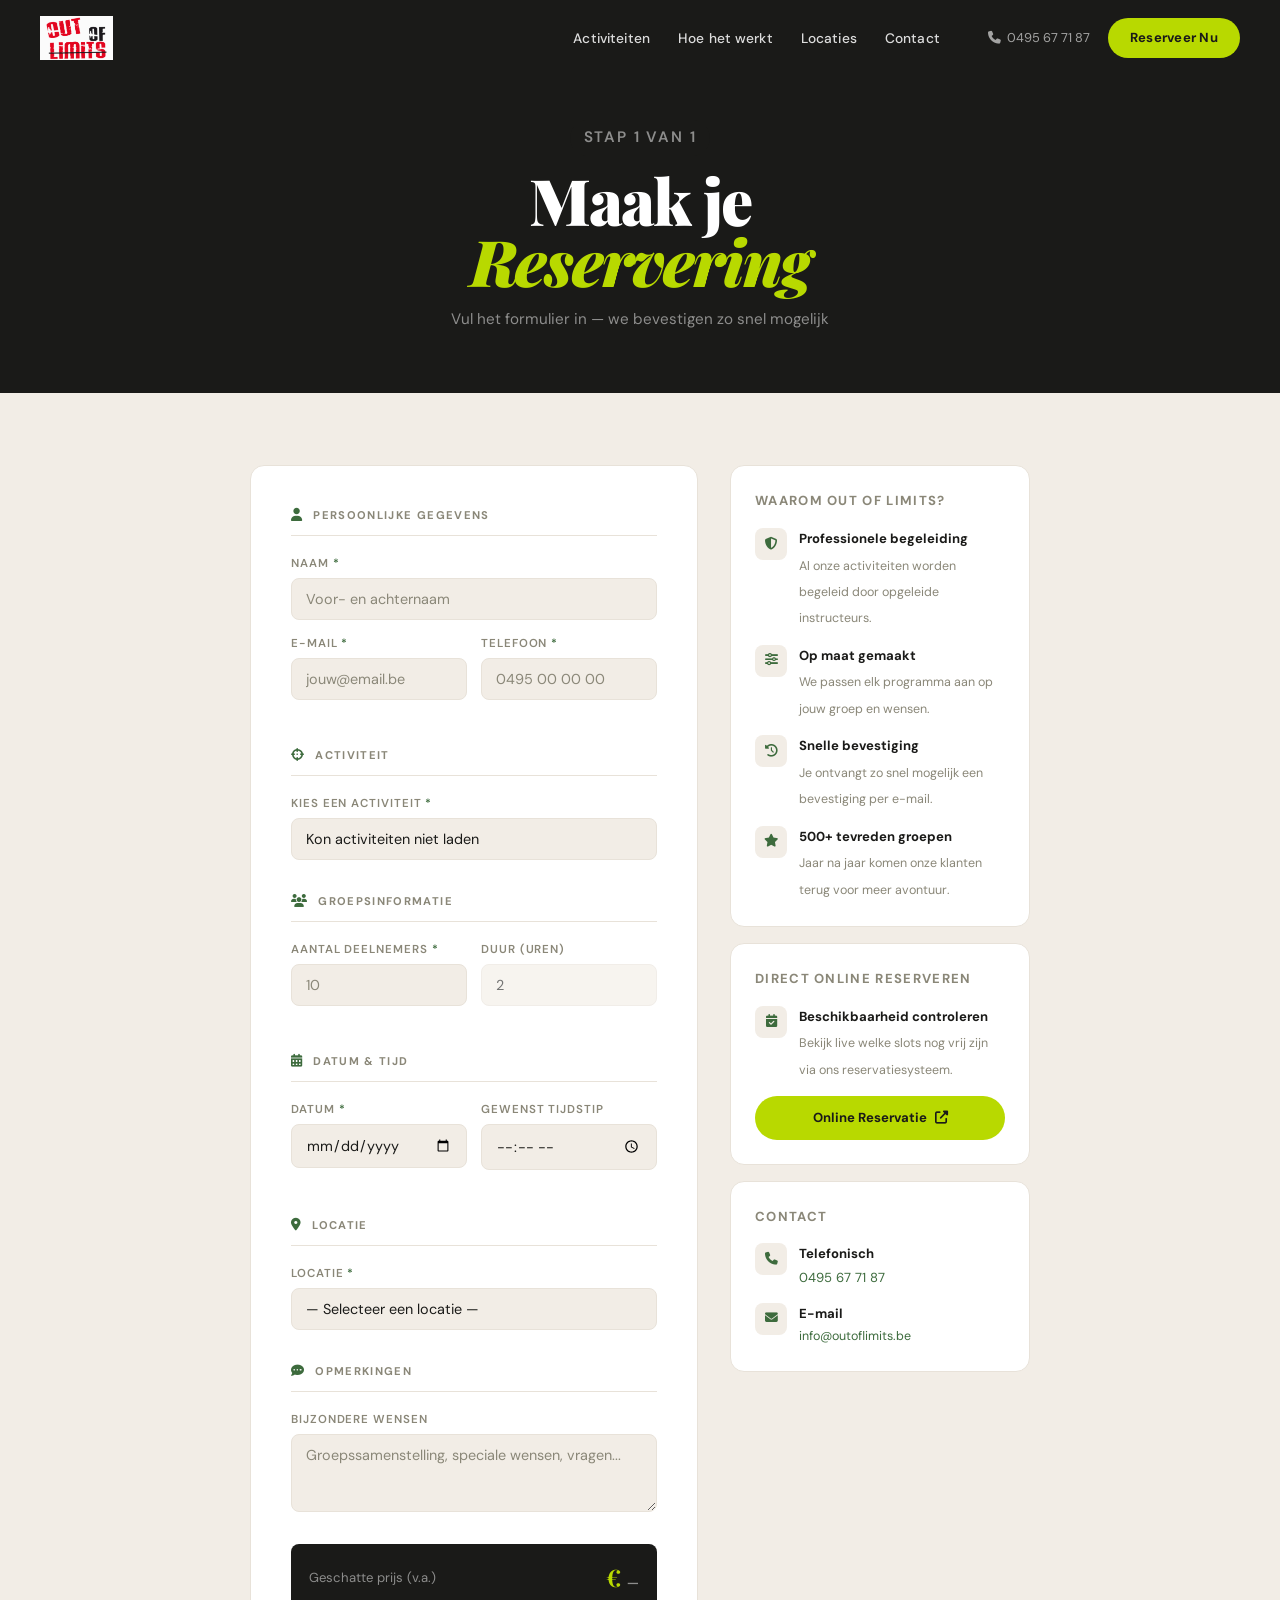
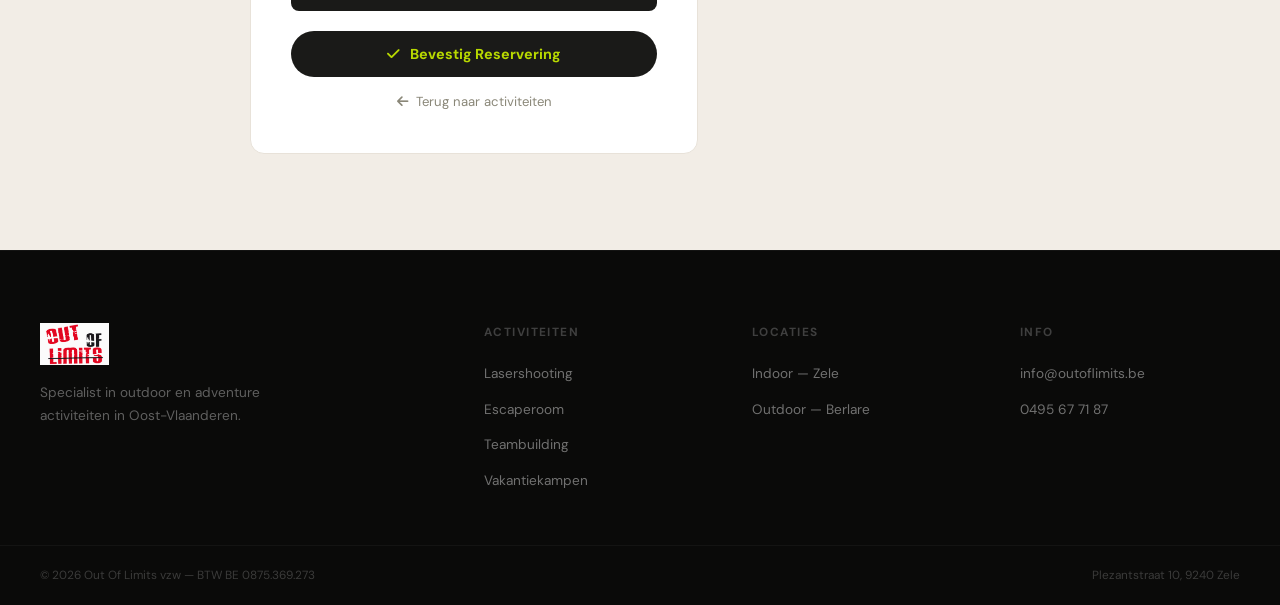
==== booking.html @ dc4fd6b7 "Initial commit: OutOfLimits website" ====
﻿<!DOCTYPE html>
<html lang="nl">
<head>
  <meta charset="UTF-8">
  <meta name="viewport" content="width=device-width, initial-scale=1.0">
  <title>Reserveer &mdash; Out Of Limits</title>
  <link rel="preconnect" href="https://fonts.googleapis.com">
  <link rel="preconnect" href="https://fonts.gstatic.com" crossorigin>
  <link href="https://fonts.googleapis.com/css2?family=Playfair+Display:ital,wght@0,700;0,900;1,700&family=DM+Sans:wght@300;400;500;600&display=swap" rel="stylesheet">
  <link href="https://cdnjs.cloudflare.com/ajax/libs/font-awesome/6.5.0/css/all.min.css" rel="stylesheet">
  <link rel="stylesheet" href="styles.css">
  <style>
    /* ---- Booking page banner ---- */
    .booking-banner {
      background: var(--dark);
      padding: 120px 40px 60px;
      text-align: center;
    }
    .booking-banner .section-tag { margin-bottom: 14px; }
    .booking-banner h1 {
      font-family: 'Playfair Display', serif;
      font-size: clamp(2.8rem, 5vw, 5.5rem);
      font-weight: 900;
      color: var(--white);
      letter-spacing: -.03em;
      line-height: .95;
      margin-bottom: 16px;
    }
    .booking-banner h1 em { font-style:italic; color:var(--lime); }
    .booking-banner p { color:rgba(255,255,255,.5); font-size:.95rem; }

    /* ---- Booking body ---- */
    .booking-body {
      background: var(--cream);
      padding: 72px 0 96px;
    }
    .booking-wrap {
      max-width: 860px;
      margin: 0 auto;
      padding: 0 40px;
      display: grid;
      grid-template-columns: 1fr 300px;
      gap: 32px;
      align-items: start;
    }

    /* ---- Form card ---- */
    .bk-form-card {
      background: var(--white);
      border: 1px solid var(--cream2);
      border-radius: var(--r);
      padding: 40px;
    }
    .bk-section { margin-bottom: 32px; }
    .bk-section-title {
      display: flex;
      align-items: center;
      gap: 10px;
      font-size: .7rem;
      font-weight: 700;
      text-transform: uppercase;
      letter-spacing: .12em;
      color: var(--muted);
      margin-bottom: 18px;
      padding-bottom: 10px;
      border-bottom: 1px solid var(--cream2);
    }
    .bk-section-title i { color: var(--accent); font-size: .8rem; }
    .bk-row { display: grid; grid-template-columns: 1fr 1fr; gap: 14px; }
    .bk-row.full { grid-template-columns: 1fr; }

    .fg { display: flex; flex-direction: column; gap: 5px; margin-bottom: 14px; }
    .fg label {
      font-size: .72rem;
      font-weight: 600;
      color: var(--muted);
      text-transform: uppercase;
      letter-spacing: .08em;
    }
    .fg .req { color: var(--accent); }
    .fg input, .fg select, .fg textarea {
      background: var(--cream);
      border: 1.5px solid var(--cream2);
      border-radius: var(--r-sm);
      padding: 11px 14px;
      font-family: inherit;
      font-size: .9rem;
      color: var(--dark);
      outline: none;
      width: 100%;
      transition: var(--t);
      -webkit-appearance: none;
    }
    .fg input::placeholder, .fg textarea::placeholder { color: var(--muted); }
    .fg input:focus, .fg select:focus, .fg textarea:focus {
      border-color: var(--accent);
      background: var(--white);
      box-shadow: 0 0 0 3px rgba(61,107,61,.1);
    }
    .fg input[readonly] { opacity:.6; cursor:not-allowed; }
    .fg textarea { resize: vertical; }
    .fg select { cursor: pointer; }

    /* activity info box */
    .act-info-box {
      display: none;
      background: var(--cream);
      border: 1.5px solid var(--cream2);
      border-left: 3px solid var(--accent);
      border-radius: var(--r-sm);
      padding: 12px 14px;
      font-size: .84rem;
      color: var(--muted);
      margin-bottom: 14px;
      line-height: 1.6;
    }
    .act-info-box.show { display: block; }
    .act-info-box i { color: var(--accent); margin-right: 6px; }

    /* price bar */
    .price-bar {
      background: var(--dark);
      border-radius: var(--r-sm);
      padding: 14px 18px;
      display: flex;
      justify-content: space-between;
      align-items: center;
      margin-bottom: 20px;
    }
    .price-bar span { font-size: .82rem; color: rgba(255,255,255,.5); }
    .price-bar strong { font-family: 'Playfair Display', serif; font-size: 1.5rem; color: var(--lime); }

    /* submit */
    .bk-submit {
      width: 100%;
      background: var(--dark);
      color: var(--lime);
      border: none;
      padding: 14px;
      border-radius: var(--r-pill);
      font-size: .9rem;
      font-weight: 700;
      cursor: pointer;
      display: flex;
      align-items: center;
      justify-content: center;
      gap: 10px;
      transition: var(--t);
    }
    .bk-submit:hover { background: var(--green); transform: translateY(-1px); box-shadow: var(--sh-h); }
    .bk-submit:disabled { opacity: .6; cursor: not-allowed; transform: none; }

    .bk-back {
      display: flex;
      align-items: center;
      gap: 8px;
      color: var(--muted);
      font-size: .82rem;
      margin-top: 14px;
      justify-content: center;
      transition: var(--t);
    }
    .bk-back:hover { color: var(--dark); }

    /* status */
    .bk-status {
      margin-top: 16px;
      padding: 14px 18px;
      border-radius: var(--r-sm);
      font-size: .88rem;
      text-align: center;
      display: none;
      line-height: 1.6;
    }
    .bk-status.ok  { display:block; background:rgba(61,107,61,.08); color:var(--accent); border:1.5px solid rgba(61,107,61,.18); }
    .bk-status.err { display:block; background:rgba(232,93,42,.08); color:#c04020; border:1.5px solid rgba(232,93,42,.2); }

    /* ---- Sidebar info ---- */
    .bk-sidebar { display: flex; flex-direction: column; gap: 16px; }
    .bk-info-card {
      background: var(--white);
      border: 1px solid var(--cream2);
      border-radius: var(--r);
      padding: 24px;
    }
    .bk-info-card h3 {
      font-family: 'DM Sans', sans-serif;
      font-size: .82rem;
      font-weight: 700;
      text-transform: uppercase;
      letter-spacing: .1em;
      color: var(--muted);
      margin-bottom: 16px;
    }
    .bk-info-item {
      display: flex;
      align-items: flex-start;
      gap: 12px;
      margin-bottom: 14px;
    }
    .bk-info-item:last-child { margin-bottom: 0; }
    .bk-info-icon {
      width: 32px; height: 32px;
      background: var(--cream);
      border-radius: 8px;
      display: flex; align-items: center; justify-content: center;
      color: var(--accent);
      font-size: .8rem;
      flex-shrink: 0;
    }
    .bk-info-item strong { display: block; font-size: .82rem; color: var(--dark); margin-bottom: 2px; }
    .bk-info-item span   { font-size: .78rem; color: var(--muted); line-height: 1.5; }
    .bk-cta-ext {
      display: flex;
      align-items: center;
      justify-content: center;
      gap: 8px;
      background: var(--lime);
      color: var(--dark);
      font-size: .82rem;
      font-weight: 700;
      padding: 11px 18px;
      border-radius: var(--r-pill);
      transition: var(--t);
      margin-top: 4px;
    }
    .bk-cta-ext:hover { background: var(--dark); color: var(--lime); }

    @media (max-width: 780px) {
      .booking-banner { padding: 110px 24px 50px; }
      .booking-wrap   { grid-template-columns: 1fr; padding: 0 24px; }
      .bk-sidebar     { order: -1; }
      .bk-form-card   { padding: 28px 22px; }
      .bk-row         { grid-template-columns: 1fr; }
    }
  </style>
</head>
<body>

  <!-- NAV (identical to index.html) -->
  <nav class="nav" id="mainNav">
    <div class="nav-inner">
      <a href="index.html" class="nav-logo-wrap">
        <img src="logo.png" class="nav-logo-img" alt="Out Of Limits" onerror="this.style.display='none'">
      </a>
      <ul class="nav-menu">
        <li><a href="index.html#activiteiten">Activiteiten</a></li>
        <li><a href="index.html#hoe-het-werkt">Hoe het werkt</a></li>
        <li><a href="index.html#locaties">Locaties</a></li>
        <li><a href="index.html#contact">Contact</a></li>
      </ul>
      <div class="nav-right">
        <a href="tel:+32495677187" class="nav-tel"><i class="fa-solid fa-phone"></i> 0495 67 71 87</a>
        <a href="booking.html" class="nav-cta">Reserveer Nu</a>
      </div>
      <button class="nav-hamburger" id="navHamburger" aria-label="Menu">
        <span></span><span></span><span></span>
      </button>
    </div>
  </nav>

  <!-- MOBILE NAV -->
  <div class="mobile-nav-overlay" id="mobileNav">
    <button class="mobile-nav-close" id="mobileNavClose"><i class="fas fa-times"></i></button>
    <ul class="mobile-nav-links">
      <li><a href="index.html#activiteiten">Activiteiten</a></li>
      <li><a href="index.html#hoe-het-werkt">Hoe het werkt</a></li>
      <li><a href="index.html#locaties">Locaties</a></li>
      <li><a href="index.html#contact">Contact</a></li>
      <li><a href="booking.html" class="mobile-nav-cta">Reserveer Nu</a></li>
    </ul>
  </div>

  <!-- PAGE BANNER -->
  <div class="booking-banner">
    <p class="section-tag">Stap 1 van 1</p>
    <h1>Maak je<br><em>Reservering</em></h1>
    <p>Vul het formulier in &mdash; we bevestigen zo snel mogelijk</p>
  </div>

  <!-- BOOKING BODY -->
  <div class="booking-body">
    <div class="booking-wrap">

      <!-- FORM -->
      <div class="bk-form-card">
        <form id="bookingForm">

          <!-- Persoonlijke gegevens -->
          <div class="bk-section">
            <p class="bk-section-title"><i class="fa-solid fa-user"></i> Persoonlijke gegevens</p>
            <div class="bk-row full">
              <div class="fg">
                <label>Naam <span class="req">*</span></label>
                <input type="text" id="customerName" name="customerName" placeholder="Voor- en achternaam" required>
              </div>
            </div>
            <div class="bk-row">
              <div class="fg">
                <label>E-mail <span class="req">*</span></label>
                <input type="email" id="customerEmail" name="customerEmail" placeholder="jouw@email.be" required>
              </div>
              <div class="fg">
                <label>Telefoon <span class="req">*</span></label>
                <input type="tel" id="customerPhone" name="customerPhone" placeholder="0495 00 00 00" required>
              </div>
            </div>
          </div>

          <!-- Activiteit -->
          <div class="bk-section">
            <p class="bk-section-title"><i class="fa-solid fa-crosshairs"></i> Activiteit</p>
            <div class="fg">
              <label>Kies een activiteit <span class="req">*</span></label>
              <select id="activityType" name="activityType" required>
                <option value="">&mdash; Selecteer een activiteit &mdash;</option>
              </select>
            </div>
            <div id="activityDescription" class="act-info-box">
              <i class="fa-solid fa-circle-info"></i>
              <span id="activityDescText"></span>
            </div>
          </div>

          <!-- Groep -->
          <div class="bk-section">
            <p class="bk-section-title"><i class="fa-solid fa-users"></i> Groepsinformatie</p>
            <div class="bk-row">
              <div class="fg">
                <label>Aantal deelnemers <span class="req">*</span></label>
                <input type="number" id="groupSize" name="groupSize" min="1" max="200" placeholder="10" required>
              </div>
              <div class="fg">
                <label>Duur (uren)</label>
                <input type="number" id="durationHours" name="durationHours" min="1" max="12" value="2" readonly>
              </div>
            </div>
          </div>

          <!-- Datum & Tijd -->
          <div class="bk-section">
            <p class="bk-section-title"><i class="fa-solid fa-calendar-days"></i> Datum &amp; Tijd</p>
            <div class="bk-row">
              <div class="fg">
                <label>Datum <span class="req">*</span></label>
                <input type="date" id="preferredDate" name="preferredDate" required>
              </div>
              <div class="fg">
                <label>Gewenst tijdstip</label>
                <input type="time" id="preferredTime" name="preferredTime">
              </div>
            </div>
          </div>

          <!-- Locatie -->
          <div class="bk-section">
            <p class="bk-section-title"><i class="fa-solid fa-location-dot"></i> Locatie</p>
            <div class="fg">
              <label>Locatie <span class="req">*</span></label>
              <select id="location" name="location" required>
                <option value="">&mdash; Selecteer een locatie &mdash;</option>
                <option value="Indoor - Zele">Indoor &mdash; Zele (Langevelde 1C)</option>
                <option value="Outdoor - Donkoeverpark">Outdoor &mdash; Donkoeverpark, Berlare</option>
                <option value="Op Locatie">Op Locatie (Mobiel)</option>
              </select>
            </div>
          </div>

          <!-- Opmerkingen -->
          <div class="bk-section">
            <p class="bk-section-title"><i class="fa-solid fa-comment-dots"></i> Opmerkingen</p>
            <div class="fg">
              <label>Bijzondere wensen</label>
              <textarea id="specialRequirements" name="specialRequirements" rows="3" placeholder="Groepssamenstelling, speciale wensen, vragen..."></textarea>
            </div>
          </div>

          <!-- Prijs -->
          <div class="price-bar">
            <span>Geschatte prijs (v.a.)</span>
            <strong>&euro; <span id="estimatedPrice">&mdash;</span></strong>
          </div>

          <!-- Submit -->
          <button type="submit" class="bk-submit" id="bkSubmitBtn">
            <i class="fa-solid fa-check"></i> Bevestig Reservering
          </button>
          <a href="index.html" class="bk-back">
            <i class="fa-solid fa-arrow-left"></i> Terug naar activiteiten
          </a>

          <div id="bookingStatus" class="bk-status"></div>

        </form>
      </div>

      <!-- SIDEBAR -->
      <aside class="bk-sidebar">

        <div class="bk-info-card">
          <h3>Waarom Out Of Limits?</h3>
          <div class="bk-info-item">
            <div class="bk-info-icon"><i class="fa-solid fa-shield-halved"></i></div>
            <div><strong>Professionele begeleiding</strong><span>Al onze activiteiten worden begeleid door opgeleide instructeurs.</span></div>
          </div>
          <div class="bk-info-item">
            <div class="bk-info-icon"><i class="fa-solid fa-sliders"></i></div>
            <div><strong>Op maat gemaakt</strong><span>We passen elk programma aan op jouw groep en wensen.</span></div>
          </div>
          <div class="bk-info-item">
            <div class="bk-info-icon"><i class="fa-solid fa-clock-rotate-left"></i></div>
            <div><strong>Snelle bevestiging</strong><span>Je ontvangt zo snel mogelijk een bevestiging per e-mail.</span></div>
          </div>
          <div class="bk-info-item">
            <div class="bk-info-icon"><i class="fa-solid fa-star"></i></div>
            <div><strong>500+ tevreden groepen</strong><span>Jaar na jaar komen onze klanten terug voor meer avontuur.</span></div>
          </div>
        </div>

        <div class="bk-info-card">
          <h3>Direct online reserveren</h3>
          <div class="bk-info-item">
            <div class="bk-info-icon"><i class="fa-solid fa-calendar-check"></i></div>
            <div><strong>Beschikbaarheid controleren</strong><span>Bekijk live welke slots nog vrij zijn via ons reservatiesysteem.</span></div>
          </div>
          <a href="https://reservaties.outoflimits.be/" target="_blank" rel="noopener" class="bk-cta-ext">
            Online Reservatie <i class="fa-solid fa-external-link-alt"></i>
          </a>
        </div>

        <div class="bk-info-card">
          <h3>Contact</h3>
          <div class="bk-info-item">
            <div class="bk-info-icon"><i class="fa-solid fa-phone"></i></div>
            <div><strong>Telefonisch</strong><a href="tel:+32495677187" style="font-size:.82rem;color:var(--accent);display:block;">0495 67 71 87</a></div>
          </div>
          <div class="bk-info-item">
            <div class="bk-info-icon"><i class="fa-solid fa-envelope"></i></div>
            <div><strong>E-mail</strong><a href="mailto:info@outoflimits.be" style="font-size:.78rem;color:var(--accent);display:block;">info@outoflimits.be</a></div>
          </div>
        </div>

      </aside>
    </div>
  </div>

  <!-- FOOTER -->
  <footer class="footer">
    <div class="footer-top">
      <div class="footer-brand">
        <img src="logo.png" alt="Out Of Limits" class="footer-logo" onerror="this.style.display='none'">
        <p>Specialist in outdoor en adventure activiteiten in Oost-Vlaanderen.</p>
      </div>
      <div class="footer-col">
        <h4>Activiteiten</h4>
        <ul>
          <li><a href="index.html#activiteiten">Lasershooting</a></li>
          <li><a href="index.html#activiteiten">Escaperoom</a></li>
          <li><a href="index.html#activiteiten">Teambuilding</a></li>
          <li><a href="index.html#activiteiten">Vakantiekampen</a></li>
        </ul>
      </div>
      <div class="footer-col">
        <h4>Locaties</h4>
        <ul>
          <li><a href="index.html#locaties">Indoor &mdash; Zele</a></li>
          <li><a href="index.html#locaties">Outdoor &mdash; Berlare</a></li>
        </ul>
      </div>
      <div class="footer-col">
        <h4>Info</h4>
        <ul>
          <li><a href="mailto:info@outoflimits.be">info@outoflimits.be</a></li>
          <li><a href="tel:+32495677187">0495 67 71 87</a></li>
        </ul>
      </div>
    </div>
    <div class="footer-bottom">
      <span>&copy; 2026 Out Of Limits vzw &mdash; BTW BE 0875.369.273</span>
      <span>Plezantstraat 10, 9240 Zele</span>
    </div>
  </footer>

  <script src="script.js"></script>
  <script>
    const API_BASE_URL = '/api';

    document.addEventListener('DOMContentLoaded', function () {
      loadActivitiesForBooking();
      document.getElementById('preferredDate').min = new Date().toISOString().split('T')[0];
      document.getElementById('groupSize').addEventListener('input', calculatePrice);
      document.getElementById('bookingForm').addEventListener('submit', handleBookingSubmit);
    });

    async function loadActivitiesForBooking() {
      const select = document.getElementById('activityType');
      try {
        const res = await fetch(`${API_BASE_URL}/packages`);
        if (!res.ok) throw new Error('load fail');
        const activities = await res.json();
        activities.forEach(act => {
          const opt = document.createElement('option');
          opt.value = act.name;
          opt.textContent = `${act.name}  —  €${act.base_price}`;
          opt.dataset.description = act.description || '';
          opt.dataset.duration = act.default_duration_hours || 2;
          opt.dataset.price = act.base_price;
          select.appendChild(opt);
        });
        select.addEventListener('change', function () {
          const sel = this.options[this.selectedIndex];
          const box = document.getElementById('activityDescription');
          if (this.value) {
            document.getElementById('activityDescText').textContent = sel.dataset.description;
            box.classList.add('show');
            document.getElementById('durationHours').value = sel.dataset.duration;
          } else {
            box.classList.remove('show');
          }
          calculatePrice();
        });
      } catch (err) {
        select.innerHTML = '<option value="">Kon activiteiten niet laden</option>';
      }
    }

    function calculatePrice() {
      const sel = document.getElementById('activityType');
      const n   = parseInt(document.getElementById('groupSize').value) || 0;
      const priceEl = document.getElementById('estimatedPrice');
      if (!sel.value || n === 0) { priceEl.textContent = '—'; return; }
      const base = parseFloat(sel.options[sel.selectedIndex].dataset.price) || 0;
      priceEl.textContent = base.toFixed(2);
    }

    async function handleBookingSubmit(e) {
      e.preventDefault();
      const statusDiv = document.getElementById('bookingStatus');
      const btn = document.getElementById('bkSubmitBtn');
      const orig = btn.innerHTML;
      btn.innerHTML = '<i class="fas fa-spinner fa-spin"></i> Verwerken...';
      btn.disabled = true;
      statusDiv.className = 'bk-status';
      statusDiv.textContent = '';

      const data = {
        customer_name:        document.getElementById('customerName').value,
        customer_email:       document.getElementById('customerEmail').value,
        customer_phone:       document.getElementById('customerPhone').value,
        activity_type:        document.getElementById('activityType').value,
        group_size:           parseInt(document.getElementById('groupSize').value),
        preferred_date:       document.getElementById('preferredDate').value,
        preferred_time:       document.getElementById('preferredTime').value,
        duration_hours:       parseInt(document.getElementById('durationHours').value),
        location:             document.getElementById('location').value,
        special_requirements: document.getElementById('specialRequirements').value
      };

      try {
        const res = await fetch(`${API_BASE_URL}/bookings`, {
          method: 'POST',
          headers: { 'Content-Type': 'application/json' },
          body: JSON.stringify(data)
        });
        if (!res.ok) throw new Error('fail');
        const result = await res.json();
        statusDiv.className = 'bk-status ok';
        statusDiv.innerHTML = `<strong>&#10003; Reservering ontvangen!</strong><br>We nemen contact op via ${data.customer_email}.<br><small>Nr: ${result.id}</small>`;
        document.getElementById('bookingForm').reset();
        document.getElementById('estimatedPrice').textContent = '—';
        document.getElementById('activityDescription').classList.remove('show');
        window.scrollTo({ top: 0, behavior: 'smooth' });
        setTimeout(() => { window.location.href = 'index.html'; }, 6000);
      } catch {
        statusDiv.className = 'bk-status err';
        statusDiv.textContent = '✗ Er is een fout opgetreden. Bel ons op 0495 67 71 87 of probeer opnieuw.';
      } finally {
        btn.innerHTML = orig;
        btn.disabled = false;
      }
    }
  </script>
</body>
</html>
---- styles.css ----
/* =============================================================
   OUT OF LIMITS — plan-co inspired design
   Cream/off-white, big editorial typography, clean cards
   ============================================================= */

/* ---- TOKENS ---- */
:root {
  --cream:   #f2ede6;
  --cream2:  #e8e2d9;
  --dark:    #1a1a18;
  --body:    #3d3d38;
  --muted:   #8a8778;
  --white:   #ffffff;
  --black:   #0a0a09;
  --green:   #2a4a2a;
  --accent:  #3d6b3d;
  --lime:    #b8d900;

  --r:     14px;
  --r-sm:  8px;
  --r-pill: 999px;
  --sh:    0 2px 16px rgba(26,26,24,.07);
  --sh-h:  0 8px 40px rgba(26,26,24,.13);
  --ease:  cubic-bezier(.4,0,.2,1);
  --t:     .28s var(--ease);
}

/* ---- RESET ---- */
*,*::before,*::after { box-sizing:border-box; margin:0; padding:0; }
html { scroll-behavior:smooth; font-size:16px; }
body {
  font-family: 'DM Sans', system-ui, sans-serif;
  background: var(--cream);
  color: var(--body);
  line-height: 1.65;
  overflow-x: hidden;
  -webkit-font-smoothing: antialiased;
}
a { color:inherit; text-decoration:none; }
ul { list-style:none; }
button { font-family:inherit; cursor:pointer; }

/* ---- IMG (targeted, not global) ---- */
.hero-img,
.act-img,
.loc-img { display:block; width:100%; height:100%; object-fit:cover; }

/* ---- CONTAINER ---- */
.container {
  max-width: 1280px;
  margin: 0 auto;
  padding: 0 40px;
}

/* ---- TYPOGRAPHY ---- */
h2 {
  font-family: 'Playfair Display', Georgia, serif;
  font-size: clamp(2.4rem, 4.5vw, 4.2rem);
  font-weight: 700;
  color: var(--dark);
  line-height: 1.05;
  margin-bottom: 52px;
  letter-spacing: -.02em;
}
h2 em { font-style: italic; color: var(--accent); }
h2.centered { text-align:center; }
h3 {
  font-family: 'Playfair Display', Georgia, serif;
  font-size: 1.3rem;
  font-weight: 700;
  color: var(--dark);
  margin-bottom: 8px;
}
p { color: var(--body); line-height: 1.7; }

.section-tag {
  display: inline-block;
  background: var(--dark);
  color: var(--lime);
  font-size: .72rem;
  font-weight: 600;
  letter-spacing: .12em;
  text-transform: uppercase;
  padding: 5px 14px;
  border-radius: var(--r-pill);
  margin-bottom: 20px;
}
.section-tag.centered { display:block; text-align:center; }

/* ---- BUTTONS ---- */
.btn-primary {
  display: inline-flex;
  align-items: center;
  gap: 10px;
  background: var(--dark);
  color: var(--lime);
  padding: 14px 32px;
  border-radius: var(--r-pill);
  font-size: .9rem;
  font-weight: 600;
  letter-spacing: .01em;
  transition: var(--t);
  white-space: nowrap;
}
.btn-primary:hover { background: var(--green); transform:translateY(-2px); box-shadow: var(--sh-h); }

.btn-ghost {
  display: inline-flex;
  align-items: center;
  gap: 10px;
  border: 2px solid rgba(255,255,255,.45);
  color: var(--white);
  padding: 13px 30px;
  border-radius: var(--r-pill);
  font-size: .9rem;
  font-weight: 500;
  transition: var(--t);
  white-space: nowrap;
}
.btn-ghost:hover { border-color:var(--white); background:rgba(255,255,255,.1); }

.btn-outline {
  display: inline-flex;
  align-items: center;
  gap: 10px;
  border: 2px solid var(--dark);
  color: var(--dark);
  padding: 12px 28px;
  border-radius: var(--r-pill);
  font-size: .88rem;
  font-weight: 600;
  transition: var(--t);
}
.btn-outline:hover { background:var(--dark); color:var(--lime); }

/* =========================================================
   NAV
   ========================================================= */
.nav {
  position: fixed;
  top: 0; left: 0; right: 0;
  z-index: 500;
  padding: 16px 0;
  transition: var(--t);
}
.nav.scrolled {
  background: rgba(242,237,230,.94);
  backdrop-filter: blur(20px);
  -webkit-backdrop-filter: blur(20px);
  padding: 10px 0;
  box-shadow: 0 1px 0 rgba(26,26,24,.08), var(--sh);
}
.nav-inner {
  max-width: 1280px;
  margin: 0 auto;
  padding: 0 40px;
  display: flex;
  align-items: center;
  gap: 28px;
}
.nav-logo-wrap { flex-shrink:0; display:flex; align-items:center; }
.nav-logo-img { height: 44px; width: auto; display: block; object-fit: contain; }

.nav-menu {
  display: flex;
  gap: 28px;
  margin-left: auto;
}
.nav-menu a {
  font-size: .86rem;
  font-weight: 500;
  color: rgba(255,255,255,.85);
  transition: var(--t);
  letter-spacing: .01em;
}
.nav.scrolled .nav-menu a { color: var(--body); }
.nav-menu a:hover { color:var(--white); }
.nav.scrolled .nav-menu a:hover { color:var(--dark); }

.nav-right {
  display: flex;
  align-items: center;
  gap: 18px;
  margin-left: 20px;
}
.nav-tel {
  font-size: .8rem;
  color: rgba(255,255,255,.6);
  display: flex;
  align-items: center;
  gap: 6px;
  transition: var(--t);
}
.nav-tel:hover { color:var(--white); }
.nav.scrolled .nav-tel { color:var(--muted); }
.nav.scrolled .nav-tel:hover { color:var(--dark); }

.nav-cta {
  background: var(--lime);
  color: var(--dark);
  padding: 9px 22px;
  border-radius: var(--r-pill);
  font-size: .82rem;
  font-weight: 700;
  letter-spacing: .02em;
  transition: var(--t);
  white-space: nowrap;
}
.nav-cta:hover { background: var(--white); transform:translateY(-1px); box-shadow:var(--sh); }

.nav-hamburger {
  display: none;
  flex-direction: column;
  gap: 5px;
  background: none;
  border: none;
  padding: 6px;
  margin-left: auto;
}
.nav-hamburger span {
  display: block;
  width: 24px; height: 2px;
  background: var(--white);
  border-radius: 2px;
  transition: var(--t);
}
.nav.scrolled .nav-hamburger span { background: var(--dark); }

/* =========================================================
   MOBILE NAV
   ========================================================= */
.mobile-nav-overlay {
  position: fixed;
  inset: 0;
  background: var(--dark);
  z-index: 9999;
  display: none;
  flex-direction: column;
  align-items: center;
  justify-content: center;
}
.mobile-nav-overlay.open { display:flex; }
.mobile-nav-close {
  position: absolute;
  top: 24px; right: 28px;
  background: none;
  border: none;
  color: var(--white);
  font-size: 1.5rem;
  cursor: pointer;
}
.mobile-nav-links {
  display: flex;
  flex-direction: column;
  align-items: center;
  gap: 6px;
}
.mobile-nav-links a {
  font-family: 'Playfair Display', serif;
  font-size: clamp(2rem, 7vw, 3rem);
  font-weight: 700;
  color: rgba(255,255,255,.8);
  padding: 8px 28px;
  transition: var(--t);
  letter-spacing: -.01em;
}
.mobile-nav-links a:hover { color:var(--lime); }
.mobile-nav-cta {
  margin-top: 20px;
  background: var(--lime) !important;
  color: var(--dark) !important;
  border-radius: var(--r-pill);
  font-family: 'DM Sans', sans-serif !important;
  font-size: .95rem !important;
  font-weight: 700 !important;
  padding: 13px 40px !important;
}

/* =========================================================
   HERO
   ========================================================= */
.hero {
  position: relative;
  min-height: 100vh;
  display: flex;
  flex-direction: column;
  justify-content: center;
  overflow: hidden;
}
.hero-media {
  position: absolute;
  inset: 0;
}
.hero-img { animation: heroZoom 14s ease-out forwards; }
@keyframes heroZoom { from { transform:scale(1.08); } to { transform:scale(1.0); } }
.hero-veil {
  position: absolute;
  inset: 0;
  background: linear-gradient(160deg,
    rgba(10,20,10,.85) 0%,
    rgba(10,20,10,.55) 50%,
    rgba(10,20,10,.2) 100%
  );
}
.hero-body {
  position: relative;
  z-index: 2;
  max-width: 1280px;
  margin: 0 auto;
  padding: 120px 40px 60px;
}
.hero-eyebrow {
  display: inline-flex;
  align-items: center;
  gap: 8px;
  background: rgba(255,255,255,.12);
  border: 1px solid rgba(255,255,255,.2);
  backdrop-filter: blur(10px);
  color: rgba(255,255,255,.9);
  font-size: .8rem;
  font-weight: 500;
  padding: 6px 18px;
  border-radius: var(--r-pill);
  margin-bottom: 28px;
  width: fit-content;
}
.hero-title {
  font-family: 'Playfair Display', Georgia, serif;
  font-size: clamp(4rem, 9vw, 9.5rem);
  font-weight: 900;
  color: var(--white);
  line-height: .9;
  letter-spacing: -.03em;
  margin-bottom: 28px;
}
.hero-title em { font-style: italic; color: var(--lime); }
.hero-sub {
  color: rgba(255,255,255,.7);
  font-size: 1.05rem;
  max-width: 520px;
  margin-bottom: 44px;
  line-height: 1.8;
}
.hero-actions { display:flex; gap:14px; flex-wrap:wrap; }

.hero-strip {
  position: relative;
  z-index: 2;
  display: flex;
  background: rgba(10,10,8,.7);
  backdrop-filter: blur(18px);
  border-top: 1px solid rgba(255,255,255,.06);
  margin-top: auto;
}
.hero-strip-item {
  flex: 1;
  padding: 22px 32px;
  text-align: center;
  border-right: 1px solid rgba(255,255,255,.06);
}
.hero-strip-item:last-child { border-right:none; }
.hero-strip-item strong {
  display: block;
  font-family: 'Playfair Display', serif;
  font-size: 2rem;
  font-weight: 700;
  color: var(--lime);
  line-height: 1.1;
}
.hero-strip-item span {
  font-size: .72rem;
  color: rgba(255,255,255,.45);
  text-transform: uppercase;
  letter-spacing: .08em;
}

/* =========================================================
   INTRO
   ========================================================= */
.intro {
  background: var(--white);
  padding: 96px 0;
}
.intro-tag { /* same as .section-tag */ }
.intro-title {
  font-family: 'Playfair Display', serif;
  font-size: clamp(2.2rem, 4vw, 3.8rem);
  font-weight: 700;
  color: var(--dark);
  line-height: 1.08;
  letter-spacing: -.02em;
  margin-bottom: 52px;
}
.intro-title em { font-style:italic; color:var(--accent); }
.intro-grid {
  display: grid;
  grid-template-columns: repeat(4, 1fr);
  gap: 0;
  border: 1px solid var(--cream2);
  border-radius: var(--r);
  overflow: hidden;
}
.intro-card {
  padding: 44px 36px;
  border-right: 1px solid var(--cream2);
  transition: var(--t);
}
.intro-card:last-child { border-right:none; }
.intro-card:hover { background: var(--cream); }
.intro-icon {
  width: 50px; height: 50px;
  background: var(--dark);
  border-radius: 12px;
  display: flex; align-items:center; justify-content:center;
  color: var(--lime);
  font-size: 1.2rem;
  margin-bottom: 22px;
}
.intro-card h3 {
  font-family: 'DM Sans', sans-serif;
  font-size: 1.05rem;
  font-weight: 700;
  color: var(--dark);
  margin-bottom: 10px;
}
.intro-card p { font-size: .88rem; color: var(--muted); line-height: 1.65; }

/* =========================================================
   ACTIVITEITEN
   ========================================================= */
.activiteiten {
  background: var(--cream);
  padding: 96px 0;
}
.section-head {
  display: flex;
  justify-content: space-between;
  align-items: flex-end;
  margin-bottom: 52px;
  gap: 24px;
  flex-wrap: wrap;
}
.section-head h2 { margin-bottom:0; }
.act-filters {
  display: flex;
  gap: 6px;
  flex-wrap: wrap;
}
.filter {
  padding: 7px 18px;
  border-radius: var(--r-pill);
  border: 1.5px solid var(--cream2);
  background: var(--white);
  color: var(--muted);
  font-size: .8rem;
  font-weight: 600;
  transition: var(--t);
  cursor: pointer;
}
.filter:hover { border-color:var(--dark); color:var(--dark); }
.filter.active { background:var(--dark); border-color:var(--dark); color:var(--lime); }

.act-grid {
  display: grid;
  grid-template-columns: repeat(3, 1fr);
  gap: 20px;
}
.act-card {
  background: var(--white);
  border-radius: var(--r);
  overflow: hidden;
  border: 1px solid var(--cream2);
  transition: var(--t);
}
.act-card:hover { transform:translateY(-5px); box-shadow:var(--sh-h); }
.act-card.hidden { display:none; }

.act-img-wrap {
  position: relative;
  height: 220px;
  overflow: hidden;
  background: var(--cream2);
}
.act-img { transition: transform .65s ease; }
.act-card:hover .act-img { transform:scale(1.05); }

.act-tag {
  position: absolute;
  top: 12px; right: 12px;
  padding: 4px 12px;
  border-radius: var(--r-pill);
  font-size: .68rem;
  font-weight: 700;
  letter-spacing: .06em;
  text-transform: uppercase;
}
.act-tag.indoor   { background:rgba(10,10,8,.82); color:var(--lime); }
.act-tag.outdoor  { background:var(--lime); color:var(--dark); }
.act-tag.kamp     { background:#e85d2a; color:var(--white); }
.act-tag.verjaardag { background:#f0c000; color:var(--dark); }
.act-tag.verhuur  { background:rgba(50,50,50,.85); color:var(--white); }

.act-info { padding: 22px 24px 24px; }
.act-category {
  font-size: .7rem;
  font-weight: 700;
  text-transform: uppercase;
  letter-spacing: .1em;
  color: var(--accent);
  display: flex;
  align-items: center;
  gap: 5px;
  margin-bottom: 6px;
}
.act-info h3 {
  font-family: 'DM Sans', sans-serif;
  font-size: 1.05rem;
  font-weight: 700;
  color: var(--dark);
  margin-bottom: 8px;
  line-height: 1.3;
}
.act-desc { font-size: .84rem; color: var(--muted); line-height: 1.6; margin-bottom: 14px; }
.act-meta {
  display: flex;
  gap: 10px;
  flex-wrap: wrap;
  padding: 12px 0 14px;
  border-top: 1px solid var(--cream2);
  border-bottom: 1px solid var(--cream2);
  margin-bottom: 14px;
}
.act-meta span {
  font-size: .74rem;
  color: var(--muted);
  display: flex;
  align-items: center;
  gap: 5px;
}
.act-meta i { color: var(--accent); font-size: .7rem; }
.act-btn {
  display: inline-flex;
  align-items: center;
  gap: 8px;
  background: var(--dark);
  color: var(--lime);
  padding: 9px 20px;
  border-radius: var(--r-pill);
  font-size: .78rem;
  font-weight: 700;
  letter-spacing: .02em;
  transition: var(--t);
}
.act-btn:hover { background:var(--green); transform:translateX(2px); }

/* =========================================================
   HOE HET WERKT
   ========================================================= */
.hoe-het-werkt {
  background: var(--dark);
  padding: 96px 0;
}
.hoe-het-werkt .section-tag { background:rgba(184,217,0,.15); color:var(--lime); border:1px solid rgba(184,217,0,.2); }
.hoe-het-werkt h2 { color:var(--white); text-align:center; }
.hoe-het-werkt h2 em { color:var(--lime); }
.steps {
  display: flex;
  align-items: stretch;
  gap: 0;
  margin-bottom: 56px;
}
.step {
  flex: 1;
  padding: 48px 40px;
  border: 1px solid rgba(255,255,255,.06);
  border-radius: var(--r);
  transition: var(--t);
}
.step:hover { background:rgba(184,217,0,.04); border-color:rgba(184,217,0,.15); }
.step-arrow {
  display: flex; align-items:center;
  padding: 0 18px;
  color: rgba(184,217,0,.35);
  font-size: 1.3rem;
  flex-shrink: 0;
}
.step-num {
  font-family: 'Playfair Display', serif;
  font-size: 4rem;
  font-weight: 700;
  color: rgba(255,255,255,.06);
  line-height: 1;
  margin-bottom: 20px;
}
.step h3 {
  font-family: 'DM Sans', sans-serif;
  font-size: 1.1rem;
  font-weight: 700;
  color: var(--white);
  margin-bottom: 10px;
}
.step p { font-size:.88rem; color:rgba(255,255,255,.5); line-height:1.7; }
.steps-cta { text-align:center; }

/* =========================================================
   LOCATIES
   ========================================================= */
.locaties {
  background: var(--white);
  padding: 96px 0;
}
.loc-grid {
  display: grid;
  grid-template-columns: repeat(3, 1fr);
  gap: 24px;
}
.loc-card {
  border-radius: var(--r);
  overflow: hidden;
  border: 1px solid var(--cream2);
  background: var(--white);
  transition: var(--t);
}
.loc-card:hover { transform:translateY(-4px); box-shadow:var(--sh-h); }
.loc-img-wrap { position:relative; height:240px; overflow:hidden; background:var(--cream2); }
.loc-img { transition:transform .6s ease; }
.loc-card:hover .loc-img { transform:scale(1.04); }
.loc-badge {
  position:absolute; top:14px; left:14px;
  padding:5px 14px; border-radius:var(--r-pill);
  font-size:.68rem; font-weight:700;
  letter-spacing:.07em; text-transform:uppercase;
}
.loc-badge.outdoor { background:var(--lime); color:var(--dark); }
.loc-badge.indoor  { background:var(--dark); color:var(--lime); }
.loc-badge.mobiel  { background:#e85d2a; color:var(--white); }
.loc-body { padding:28px; }
.loc-body h3 { font-size:1.15rem; margin-bottom:6px; }
.loc-address {
  font-size: .78rem;
  color: var(--muted);
  display: flex; align-items:center; gap:6px;
  margin-bottom: 12px;
}
.loc-address i { color:var(--accent); }
.loc-body > p { font-size:.85rem; color:var(--muted); line-height:1.65; margin-bottom:18px; }
.loc-list { display:flex; flex-direction:column; gap:7px; }
.loc-list li { font-size:.82rem; color:var(--body); display:flex; align-items:center; gap:9px; }
.loc-list i { color:var(--accent); font-size:.68rem; flex-shrink:0; }

/* =========================================================
   REVIEWS
   ========================================================= */
.reviews { background:var(--cream); padding:96px 0; }
.reviews h2 { text-align:center; }
.reviews-grid {
  display: grid;
  grid-template-columns: repeat(3,1fr);
  gap: 20px;
}
.review-card {
  background: var(--white);
  border: 1px solid var(--cream2);
  border-radius: var(--r);
  padding: 36px;
  transition: var(--t);
}
.review-card:hover { box-shadow:var(--sh-h); }
.review-featured {
  background: var(--dark);
  border-color: var(--dark);
}
.review-featured .review-stars { color:var(--lime) !important; }
.review-featured p { color:rgba(255,255,255,.82) !important; }
.review-featured strong { color:var(--white) !important; }
.review-featured small  { color:rgba(255,255,255,.45) !important; }
.review-featured .review-avatar { background:rgba(255,255,255,.12) !important; color:var(--white) !important; }
.review-stars { font-size:1.1rem; color:var(--accent); letter-spacing:2px; margin-bottom:16px; }
.review-card > p { font-size:.9rem; color:var(--body); line-height:1.75; margin-bottom:24px; font-style:italic; }
.review-author { display:flex; align-items:center; gap:12px; }
.review-avatar {
  width:40px; height:40px; border-radius:50%;
  background:var(--cream2); color:var(--muted);
  display:flex; align-items:center; justify-content:center;
  font-size:.78rem; font-weight:700; flex-shrink:0;
}
.review-author strong { display:block; font-size:.88rem; color:var(--dark); }
.review-author small { font-size:.75rem; color:var(--muted); }

/* =========================================================
   FAQ
   ========================================================= */
.faq { background:var(--white); padding:96px 0; }
.faq-container {
  display: grid;
  grid-template-columns: 1fr 1.8fr;
  gap: 80px;
  align-items: start;
}
.faq-left h2 { margin-bottom:16px; }
.faq-left > p { font-size:.9rem; color:var(--muted); margin-bottom:28px; }
.faq-items { display:flex; flex-direction:column; gap:4px; }
.faq-item { border:1px solid var(--cream2); border-radius:var(--r-sm); overflow:hidden; }
.faq-btn {
  width:100%; background:var(--white); border:none;
  padding:18px 22px;
  display:flex; justify-content:space-between; align-items:center; gap:16px;
  text-align:left; font-size:.92rem; font-weight:600; color:var(--dark);
  cursor:pointer; transition:var(--t);
}
.faq-btn:hover { background:var(--cream); color:var(--accent); }
.faq-btn.open  { background:var(--dark); color:var(--lime); }
.faq-btn i { flex-shrink:0; transition:transform .3s ease; }
.faq-btn.open i { transform:rotate(45deg); color:var(--lime); }
.faq-ans {
  max-height: 0; overflow:hidden; background:var(--white);
  transition: max-height .38s ease;
}
.faq-ans.open { max-height:200px; }
.faq-ans p { padding:14px 22px 18px; font-size:.87rem; color:var(--muted); line-height:1.7; }

/* =========================================================
   CONTACT
   ========================================================= */
.contact { background:var(--dark); padding:96px 0; }
.contact .section-tag { background:rgba(184,217,0,.12); color:var(--lime); border:1px solid rgba(184,217,0,.18); }
.contact h2 { color:var(--white); }
.contact h2 em { color:var(--lime); }
.contact-grid { display:grid; grid-template-columns:1fr 1.6fr; gap:60px; align-items:start; }
.contact-left { display:flex; flex-direction:column; gap:20px; }
.contact-item { display:flex; align-items:flex-start; gap:14px; }
.cicon {
  width:42px; height:42px;
  background:rgba(184,217,0,.1);
  border:1px solid rgba(184,217,0,.14);
  border-radius:12px;
  display:flex; align-items:center; justify-content:center;
  color:var(--lime); font-size:1rem; flex-shrink:0;
}
.contact-item strong { display:block; font-size:.72rem; text-transform:uppercase; letter-spacing:.08em; color:rgba(255,255,255,.4); margin-bottom:3px; }
.contact-item a, .contact-item span { font-size:.9rem; color:rgba(255,255,255,.65); transition:var(--t); }
.contact-item a:hover { color:var(--lime); }
.contact-reservatie {
  background:rgba(184,217,0,.06);
  border:1px solid rgba(184,217,0,.12);
  border-radius:var(--r); padding:28px; margin-top:8px;
}
.contact-reservatie h3 { font-family:'DM Sans',sans-serif; font-size:1rem; font-weight:700; text-transform:uppercase; color:var(--white); margin-bottom:8px; }
.contact-reservatie p { font-size:.84rem; color:rgba(255,255,255,.45); line-height:1.65; margin-bottom:20px; }
.contact-form {
  background:rgba(255,255,255,.04);
  border:1px solid rgba(255,255,255,.07);
  border-radius:var(--r); padding:36px;
}
.contact-form h3 { font-family:'DM Sans',sans-serif; font-size:1.1rem; font-weight:700; text-transform:uppercase; color:var(--white); margin-bottom:24px; }
.form-row { display:grid; grid-template-columns:1fr 1fr; gap:14px; }
.fg { display:flex; flex-direction:column; gap:5px; margin-bottom:14px; }
.fg label { font-size:.72rem; font-weight:600; color:rgba(255,255,255,.4); text-transform:uppercase; letter-spacing:.08em; }
.fg input, .fg select, .fg textarea {
  background:rgba(255,255,255,.06);
  border:1px solid rgba(255,255,255,.08);
  border-radius:var(--r-sm);
  padding:11px 14px;
  color:var(--white);
  font-family:inherit; font-size:.88rem;
  outline:none; width:100%; -webkit-appearance:none;
  transition:var(--t);
}
.fg input::placeholder, .fg textarea::placeholder { color:rgba(255,255,255,.25); }
.fg input:focus, .fg select:focus, .fg textarea:focus { border-color:var(--lime); background:rgba(255,255,255,.09); }
.fg select { cursor:pointer; }
.fg select option { background:#1a1a18; color:var(--white); }
.fg textarea { resize:vertical; }
.btn-submit {
  width:100%; background:var(--lime); color:var(--dark);
  border:none; padding:13px; border-radius:var(--r-sm);
  font-size:.9rem; font-weight:700; cursor:pointer;
  display:flex; align-items:center; justify-content:center; gap:8px;
  transition:var(--t); margin-top:4px;
}
.btn-submit:hover { background:var(--white); transform:translateY(-1px); }
.form-status {
  margin-top:12px; padding:10px 16px;
  border-radius:var(--r-sm); font-size:.84rem;
  text-align:center; display:none;
}
.form-status.ok  { display:block; background:rgba(184,217,0,.1); color:var(--lime); border:1px solid rgba(184,217,0,.2); }
.form-status.err { display:block; background:rgba(232,93,42,.1); color:#ff7a5a; border:1px solid rgba(232,93,42,.2); }

/* =========================================================
   FOOTER
   ========================================================= */
.footer { background:var(--black); border-top:1px solid rgba(255,255,255,.04); }
.footer-top {
  max-width:1280px; margin:0 auto;
  padding:72px 40px 52px;
  display:grid;
  grid-template-columns:1.8fr 1fr 1fr 1fr;
  gap:48px;
}
.footer-logo { height:42px; width:auto; display:block; object-fit:contain; margin-bottom:16px; }
.footer-brand p { font-size:.85rem; color:rgba(255,255,255,.35); line-height:1.7; margin-bottom:20px; max-width:260px; }
.footer-fb {
  display:inline-flex; align-items:center; justify-content:center;
  width:34px; height:34px;
  background:rgba(255,255,255,.07); border-radius:8px;
  color:rgba(255,255,255,.4); font-size:.9rem;
  transition:var(--t);
}
.footer-fb:hover { background:var(--lime); color:var(--dark); }
.footer-col h4 { font-size:.74rem; font-weight:700; text-transform:uppercase; letter-spacing:.12em; color:rgba(255,255,255,.22); margin-bottom:18px; }
.footer-col ul { display:flex; flex-direction:column; gap:9px; }
.footer-col a { font-size:.85rem; color:rgba(255,255,255,.42); transition:var(--t); }
.footer-col a:hover { color:var(--lime); }
.footer-bottom {
  max-width:1280px; margin:0 auto;
  padding:20px 40px;
  border-top:1px solid rgba(255,255,255,.04);
  display:flex; justify-content:space-between; align-items:center; gap:20px;
  font-size:.74rem; color:rgba(255,255,255,.2);
}

/* =========================================================
   FADE-IN ANIMATIONS
   ========================================================= */
.fade-in {
  opacity: 0;
  transform: translateY(24px);
  transition: opacity .6s ease, transform .6s ease;
}
.fade-in.visible { opacity:1; transform:translateY(0); }

/* =========================================================
   RESPONSIVE
   ========================================================= */
@media (max-width:1100px) {
  .act-grid          { grid-template-columns:repeat(2,1fr); }
  .intro-grid        { grid-template-columns:repeat(2,1fr); }
  .intro-card:nth-child(2) { border-right:none; }
  .footer-top        { grid-template-columns:1fr 1fr; }
}
@media (max-width:900px) {
  .container         { padding:0 24px; }
  .nav-menu,.nav-right { display:none; }
  .nav-hamburger     { display:flex; }
  .nav-inner         { padding:0 24px; }
  .hero-body         { padding:100px 24px 48px; }
  .hero-strip        { display:none; }
  .hero-actions      { flex-direction:column; align-items:flex-start; }
  .btn-primary,.btn-ghost { width:100%; justify-content:center; }
  .intro-grid        { grid-template-columns:1fr 1fr; }
  .section-head      { flex-direction:column; align-items:flex-start; }
  .act-grid          { grid-template-columns:1fr 1fr; }
  .steps             { flex-direction:column; }
  .step-arrow        { display:flex; justify-content:center; padding:8px 0; transform:rotate(90deg); }
  .loc-grid          { grid-template-columns:1fr 1fr; }
  .reviews-grid      { grid-template-columns:1fr 1fr; }
  .faq-container     { grid-template-columns:1fr; gap:40px; }
  .contact-grid      { grid-template-columns:1fr; gap:40px; }
  .footer-top        { grid-template-columns:1fr 1fr; gap:36px; }
  .footer-bottom     { flex-direction:column; text-align:center; }
  .intro,.activiteiten,.hoe-het-werkt,.locaties,.reviews,.faq,.contact { padding:64px 0; }
}
@media (max-width:600px) {
  h2                 { font-size:2.4rem; }
  .hero-title        { font-size:3.5rem; }
  .act-grid          { grid-template-columns:1fr; }
  .intro-grid        { grid-template-columns:1fr; }
  .loc-grid          { grid-template-columns:1fr; }
  .reviews-grid      { grid-template-columns:1fr; }
  .form-row          { grid-template-columns:1fr; }
  .footer-top        { grid-template-columns:1fr; }
  .contact-form      { padding:24px; }
}
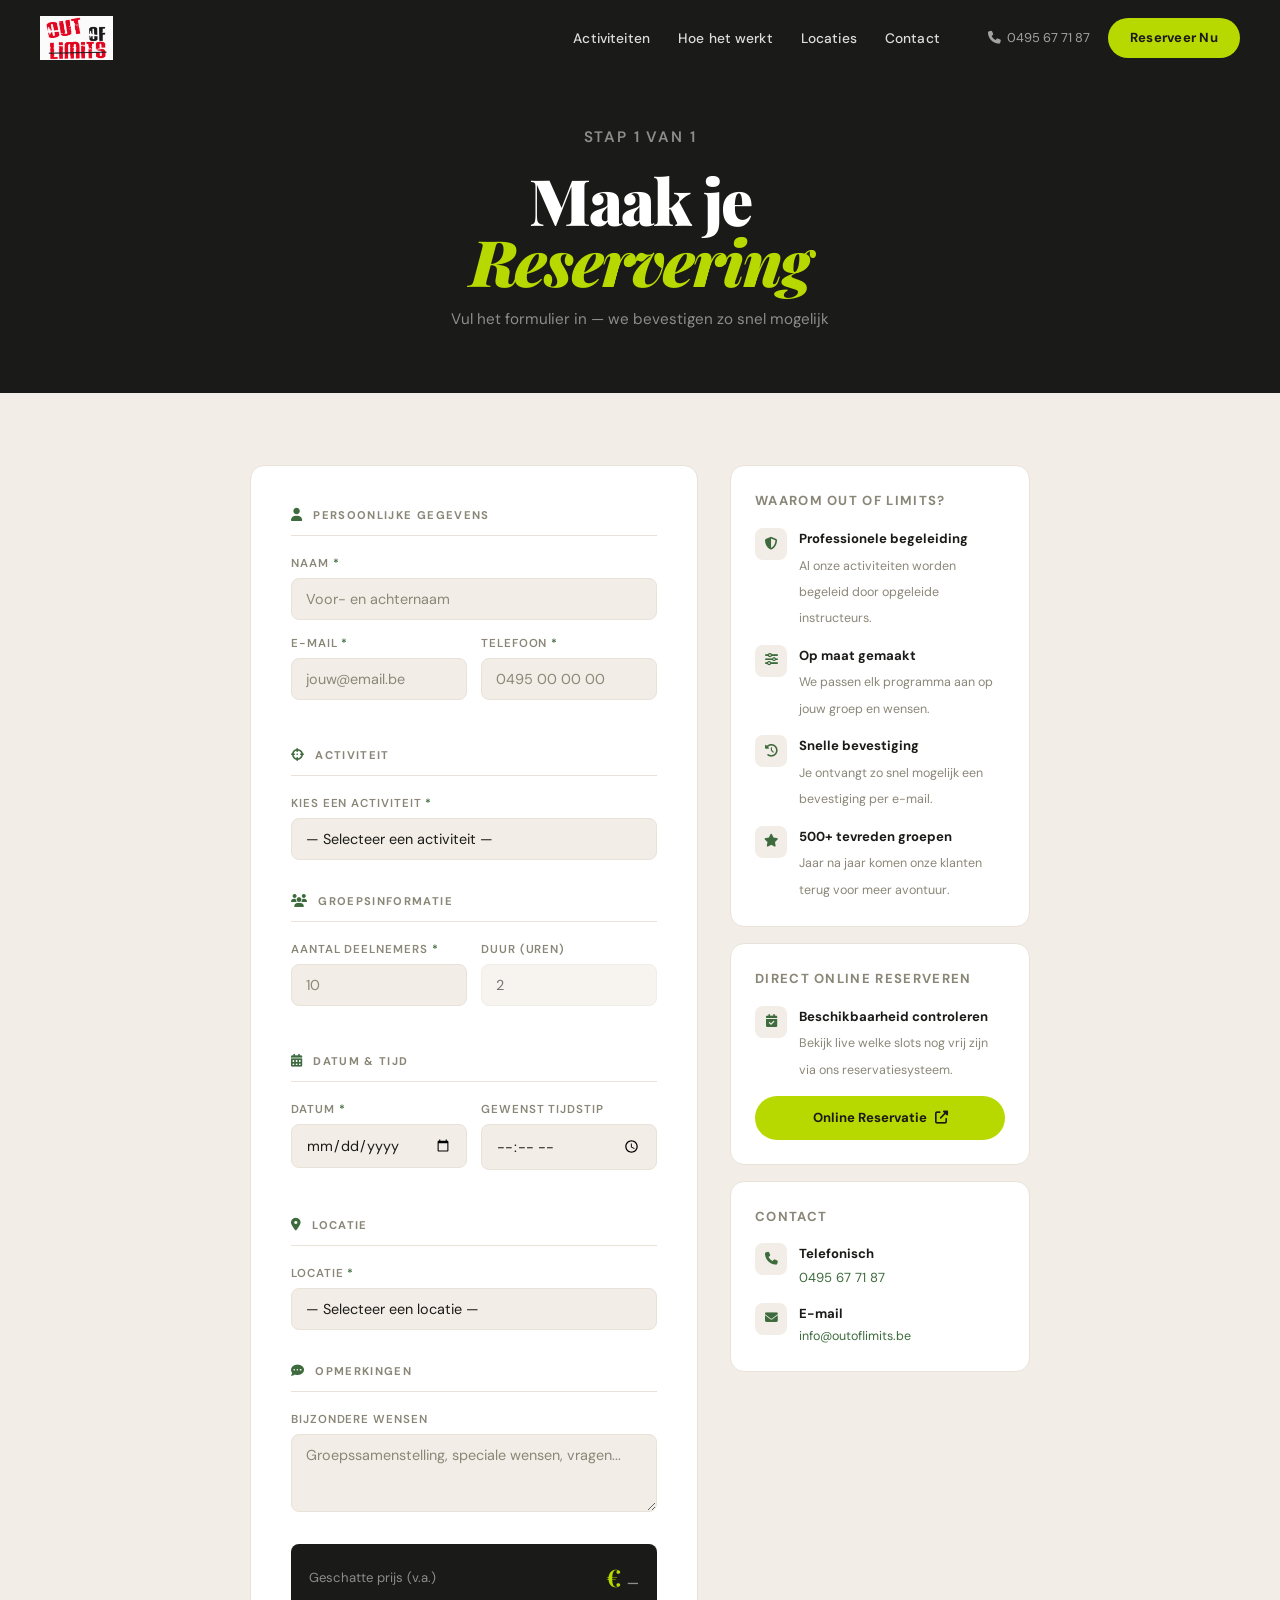
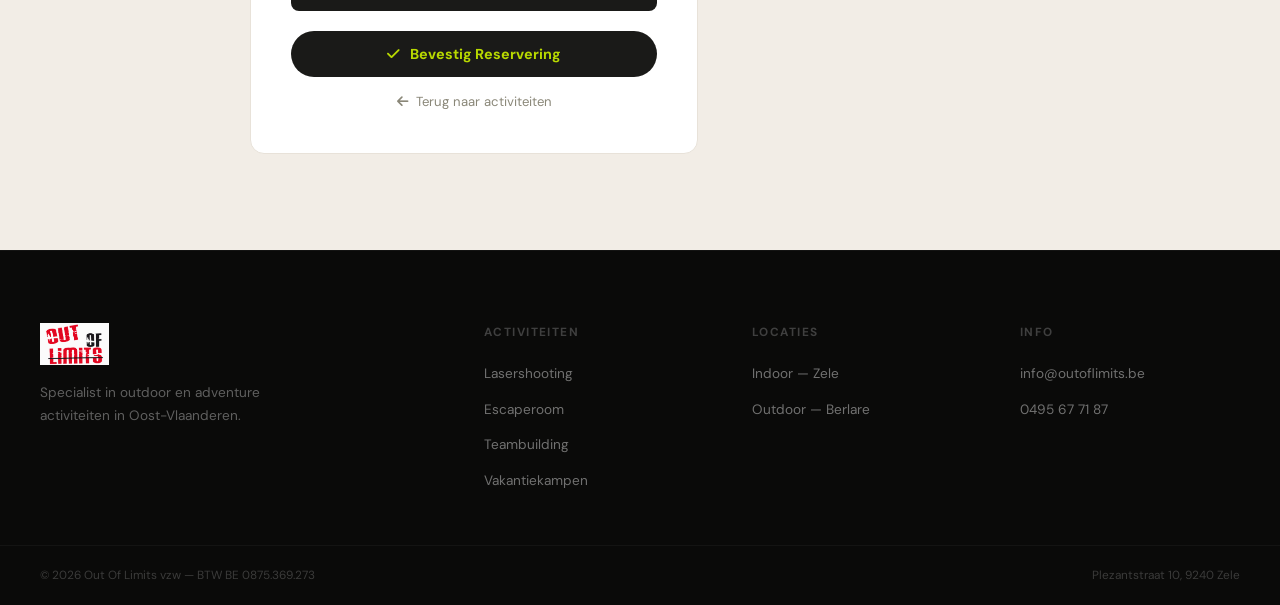
==== commit 8efe3a67: "Add activities.json and fix booking to work without backend" ====
--- a/booking.html
+++ b/booking.html
@@ -483,8 +483,6 @@
 
   <script src="script.js"></script>
   <script>
-    const API_BASE_URL = '/api';
-
     document.addEventListener('DOMContentLoaded', function () {
       loadActivitiesForBooking();
       document.getElementById('preferredDate').min = new Date().toISOString().split('T')[0];
@@ -495,7 +493,7 @@
     async function loadActivitiesForBooking() {
       const select = document.getElementById('activityType');
       try {
-        const res = await fetch(`${API_BASE_URL}/packages`);
+        const res = await fetch('./activities.json');
         if (!res.ok) throw new Error('load fail');
         const activities = await res.json();
         activities.forEach(act => {
@@ -557,21 +555,22 @@
       };
 
       try {
-        const res = await fetch(`${API_BASE_URL}/bookings`, {
-          method: 'POST',
-          headers: { 'Content-Type': 'application/json' },
-          body: JSON.stringify(data)
-        });
-        if (!res.ok) throw new Error('fail');
-        const result = await res.json();
+        // Save booking to localStorage (local storage, no backend needed)
+        const bookings = JSON.parse(localStorage.getItem('bookings') || '[]');
+        data.id = 'BK' + Date.now();
+        data.timestamp = new Date().toISOString();
+        bookings.push(data);
+        localStorage.setItem('bookings', JSON.stringify(bookings));
+        
+        // Show success message
         statusDiv.className = 'bk-status ok';
-        statusDiv.innerHTML = `<strong>&#10003; Reservering ontvangen!</strong><br>We nemen contact op via ${data.customer_email}.<br><small>Nr: ${result.id}</small>`;
+        statusDiv.innerHTML = `<strong>&#10003; Reservering ontvangen!</strong><br>We nemen contact op via ${data.customer_email}.<br><small>Nr: ${data.id}</small>`;
         document.getElementById('bookingForm').reset();
         document.getElementById('estimatedPrice').textContent = '—';
         document.getElementById('activityDescription').classList.remove('show');
         window.scrollTo({ top: 0, behavior: 'smooth' });
         setTimeout(() => { window.location.href = 'index.html'; }, 6000);
-      } catch {
+      } catch (err) {
         statusDiv.className = 'bk-status err';
         statusDiv.textContent = '✗ Er is een fout opgetreden. Bel ons op 0495 67 71 87 of probeer opnieuw.';
       } finally {
